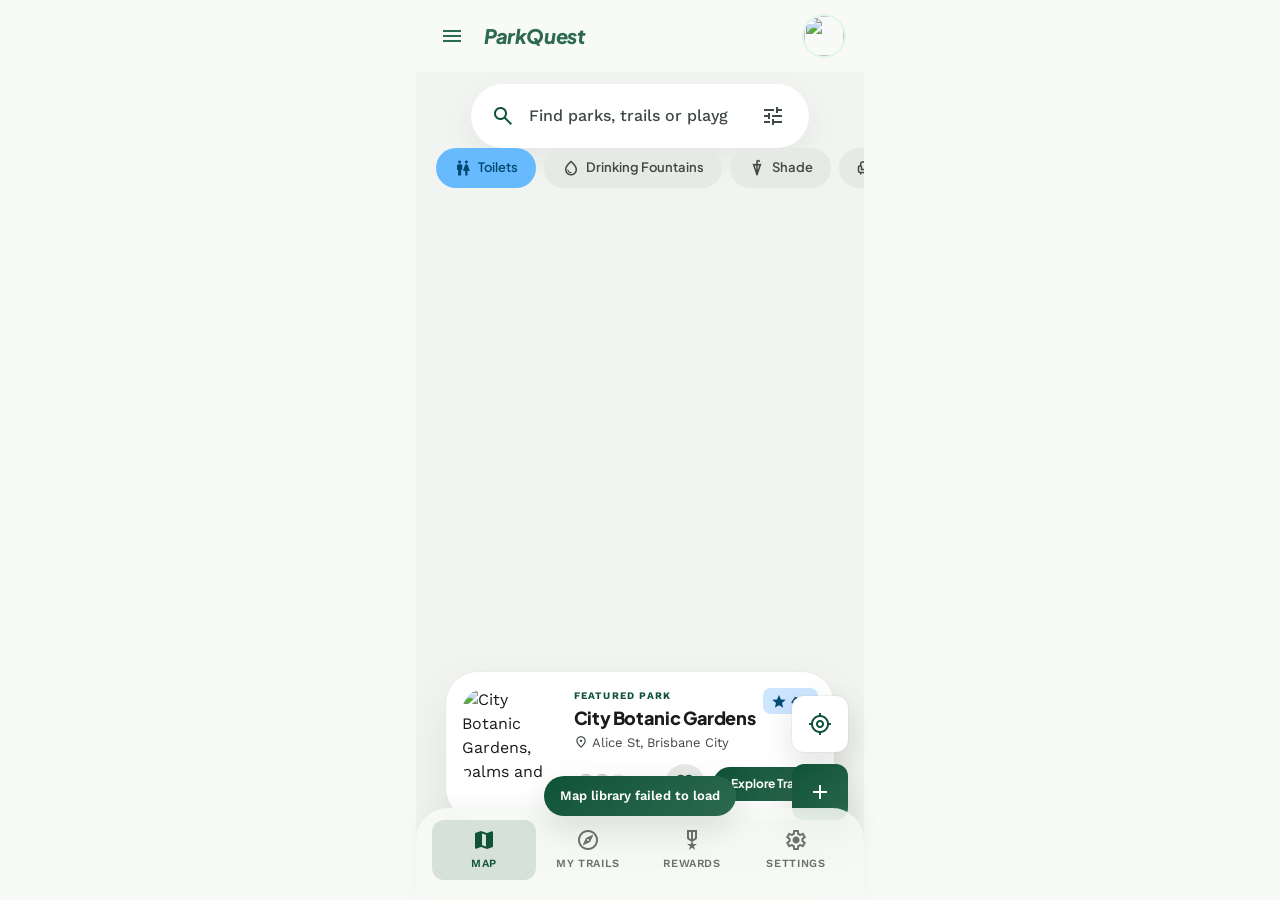
==== index.html @ d9a94076 "Prototype" ====
<!DOCTYPE html>
<html lang="en">
  <head>
    <meta charset="utf-8" />
    <meta name="viewport" content="width=device-width, initial-scale=1.0, viewport-fit=cover" />
    <meta name="theme-color" content="#f8faf7" />
    <title>ParkQuest — Map</title>
    <link rel="preconnect" href="https://fonts.googleapis.com" />
    <link rel="preconnect" href="https://fonts.gstatic.com" crossorigin />
    <link
      href="https://fonts.googleapis.com/css2?family=Plus+Jakarta+Sans:ital,wght@0,400;0,500;0,600;0,700;0,800;1,800&family=Work+Sans:wght@400;500;600;700&display=swap"
      rel="stylesheet"
    />
    <link
      href="https://fonts.googleapis.com/css2?family=Material+Symbols+Outlined:opsz,wght,FILL,GRAD@24,400,0,0"
      rel="stylesheet"
    />
    <link rel="stylesheet" href="https://unpkg.com/leaflet@1.9.4/dist/leaflet.css" />
    <link rel="stylesheet" href="css/style.css" />
  </head>
  <body>
    <div id="menu-root" class="drawer-overlay" aria-hidden="true">
      <nav class="drawer" aria-label="Main menu">
        <p class="drawer__title">Explore</p>
        <ul class="drawer__list">
          <li>
            <a class="drawer__link" href="amenities.html">
              <span class="material-symbols-outlined" aria-hidden="true">wc</span>
              Amenities near you
            </a>
          </li>
          <li>
            <a class="drawer__link" href="trails.html">
              <span class="material-symbols-outlined" aria-hidden="true">explore</span>
              Trail themes
            </a>
          </li>
          <li>
            <a class="drawer__link" href="progress.html">
              <span class="material-symbols-outlined" aria-hidden="true">military_tech</span>
              Rewards &amp; progress
            </a>
          </li>
          <li>
            <a class="drawer__link" href="settings.html">
              <span class="material-symbols-outlined" aria-hidden="true">settings</span>
              Settings
            </a>
          </li>
        </ul>
      </nav>
    </div>

    <div class="app app--map">
      <header class="app-header">
        <div class="app-header__brand">
          <button type="button" class="icon-btn" id="menu-open" aria-label="Open menu">
            <span class="material-symbols-outlined" aria-hidden="true">menu</span>
          </button>
          <h1 class="app-header__title">ParkQuest</h1>
        </div>
        <a href="settings.html" class="avatar" aria-label="Profile">
          <img
            src="https://lh3.googleusercontent.com/aida-public/[base64]"
            alt=""
            width="40"
            height="40"
          />
        </a>
      </header>

      <div id="map-toast" class="map-toast" role="status" aria-live="polite"></div>

      <main class="map-main">
        <div id="map-stage" class="map-stage">
          <div id="park-map" class="park-leaflet-map" aria-label="Map of Brisbane parks (OpenStreetMap)"></div>
          <div class="map-stage__gradient"></div>
        </div>

        <div class="map-ui">
        <div class="search-shell map-ui__search">
          <div class="search-bar" role="search">
            <span class="material-symbols-outlined search-bar__icon" aria-hidden="true">search</span>
            <input
              class="search-bar__input"
              type="search"
              name="q"
              placeholder="Find parks, trails or playgrounds..."
              autocomplete="off"
              aria-label="Search parks and places"
              enterkeyhint="search"
            />
            <a
              class="search-bar__icon search-bar__icon--muted icon-btn"
              href="amenities.html"
              aria-label="Amenities and filters"
            >
              <span class="material-symbols-outlined" aria-hidden="true">tune</span>
            </a>
          </div>
        </div>

        <div class="chip-row no-scrollbar" role="toolbar" aria-label="Quick filters">
          <button type="button" class="chip is-selected" data-chip data-filter="toilets">
            <span class="material-symbols-outlined" aria-hidden="true">wc</span>
            Toilets
          </button>
          <button type="button" class="chip" data-chip data-filter="water">
            <span class="material-symbols-outlined" aria-hidden="true">water_drop</span>
            Drinking Fountains
          </button>
          <button type="button" class="chip" data-chip data-filter="shade">
            <span class="material-symbols-outlined" aria-hidden="true">umbrella</span>
            Shade
          </button>
          <button type="button" class="chip" data-chip data-filter="seat">
            <span class="material-symbols-outlined" aria-hidden="true">chair</span>
            Seating
          </button>
          <button type="button" class="chip" data-chip data-filter="all">
            <span class="material-symbols-outlined" aria-hidden="true">grid_view</span>
            All parks
          </button>
        </div>

        <div class="featured-wrap">
          <article class="featured-card">
            <div class="featured-card__thumb">
              <img
                src="https://lh3.googleusercontent.com/aida-public/[base64]"
                alt="City Botanic Gardens, palms and city skyline"
                width="96"
                height="96"
              />
            </div>
            <div class="featured-card__body">
              <div class="featured-card__top">
                <div>
                  <p class="featured-card__eyebrow">Featured Park</p>
                  <h2 class="featured-card__title">City Botanic Gardens</h2>
                  <p class="featured-card__meta">
                    <span class="material-symbols-outlined" aria-hidden="true">location_on</span>
                    Alice St, Brisbane City
                  </p>
                </div>
                <div class="rating-pill">
                  <span class="material-symbols-outlined fill" aria-hidden="true">star</span>
                  <span>4.8</span>
                </div>
              </div>
              <div class="featured-card__footer">
                <div class="avatar-stack" aria-label="Visitors">
                  <div class="avatar-stack__item">
                    <img
                      src="https://lh3.googleusercontent.com/aida-public/[base64]"
                      alt=""
                      width="24"
                      height="24"
                    />
                  </div>
                  <div class="avatar-stack__item">
                    <img
                      src="https://lh3.googleusercontent.com/aida-public/[base64]"
                      alt=""
                      width="24"
                      height="24"
                    />
                  </div>
                  <div class="avatar-stack__more" aria-hidden="true">+12</div>
                </div>
                <div class="featured-card__actions">
                  <button
                    type="button"
                    class="btn-fav"
                    id="featured-fav"
                    aria-pressed="false"
                    aria-label="Save City Botanic Gardens"
                  >
                    <span class="material-symbols-outlined" aria-hidden="true">favorite_border</span>
                  </button>
                  <a class="btn-pill" href="trails.html">Explore Trail</a>
                </div>
              </div>
            </div>
          </article>
        </div>
        </div>
      </main>

      <nav class="bottom-nav" aria-label="Primary">
        <a class="bottom-nav__link is-active" href="index.html">
          <span class="material-symbols-outlined fill" aria-hidden="true">map</span>
          Map
        </a>
        <a class="bottom-nav__link" href="trails.html">
          <span class="material-symbols-outlined" aria-hidden="true">explore</span>
          My Trails
        </a>
        <a class="bottom-nav__link" href="progress.html">
          <span class="material-symbols-outlined" aria-hidden="true">military_tech</span>
          Rewards
        </a>
        <a class="bottom-nav__link" href="settings.html">
          <span class="material-symbols-outlined" aria-hidden="true">settings</span>
          Settings
        </a>
      </nav>

      <div class="fab-column">
        <button type="button" class="fab fab--surface" id="fab-my-location" aria-label="Centre on my location">
          <span class="material-symbols-outlined" aria-hidden="true">my_location</span>
        </button>
        <a class="fab fab--primary" href="amenities.html" aria-label="Add or view amenities">
          <span class="material-symbols-outlined" aria-hidden="true">add</span>
        </a>
      </div>
    </div>

    <script src="https://unpkg.com/leaflet@1.9.4/dist/leaflet.js"></script>
    <script src="js/maps-config.js"></script>
    <script src="js/maps.js"></script>
    <script src="js/main.js"></script>
    <script src="js/navagation.js"></script>
  </body>
</html>
---- css/style.css ----
@import url("base.css");
@import url("layout.css");
@import url("components.css");
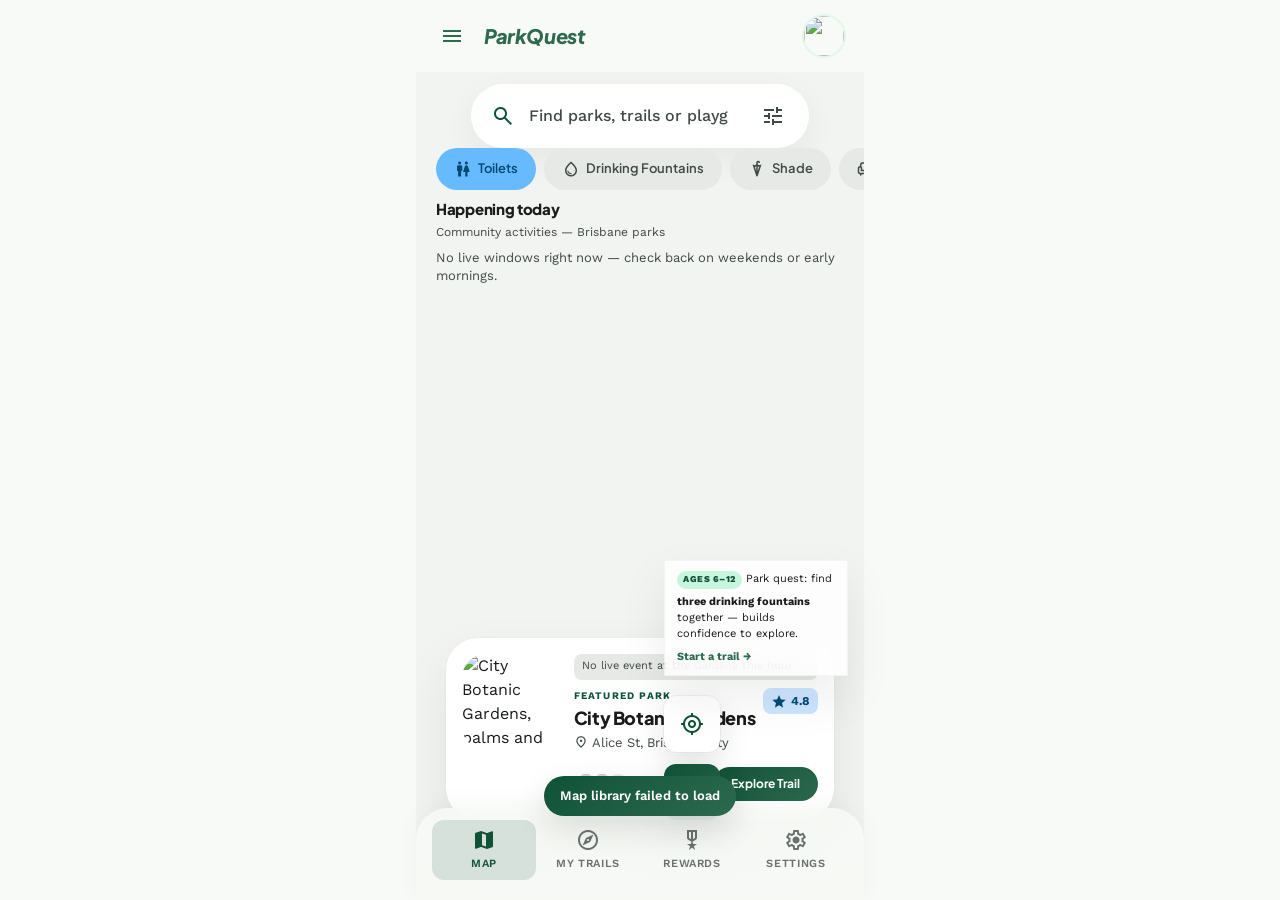
==== commit cffb97ff: "week10" ====
--- a/index.html
+++ b/index.html
@@ -18,38 +18,8 @@
     <link rel="stylesheet" href="https://unpkg.com/leaflet@1.9.4/dist/leaflet.css" />
     <link rel="stylesheet" href="css/style.css" />
   </head>
-  <body>
-    <div id="menu-root" class="drawer-overlay" aria-hidden="true">
-      <nav class="drawer" aria-label="Main menu">
-        <p class="drawer__title">Explore</p>
-        <ul class="drawer__list">
-          <li>
-            <a class="drawer__link" href="amenities.html">
-              <span class="material-symbols-outlined" aria-hidden="true">wc</span>
-              Amenities near you
-            </a>
-          </li>
-          <li>
-            <a class="drawer__link" href="trails.html">
-              <span class="material-symbols-outlined" aria-hidden="true">explore</span>
-              Trail themes
-            </a>
-          </li>
-          <li>
-            <a class="drawer__link" href="progress.html">
-              <span class="material-symbols-outlined" aria-hidden="true">military_tech</span>
-              Rewards &amp; progress
-            </a>
-          </li>
-          <li>
-            <a class="drawer__link" href="settings.html">
-              <span class="material-symbols-outlined" aria-hidden="true">settings</span>
-              Settings
-            </a>
-          </li>
-        </ul>
-      </nav>
-    </div>
+  <body data-parkquest-nav="map" data-parkquest-drawer="true">
+    <div id="parkquest-drawer-root"></div>
 
     <div class="app app--map">
       <header class="app-header">
@@ -78,135 +48,146 @@
         </div>
 
         <div class="map-ui">
-        <div class="search-shell map-ui__search">
-          <div class="search-bar" role="search">
-            <span class="material-symbols-outlined search-bar__icon" aria-hidden="true">search</span>
-            <input
-              class="search-bar__input"
-              type="search"
-              name="q"
-              placeholder="Find parks, trails or playgrounds..."
-              autocomplete="off"
-              aria-label="Search parks and places"
-              enterkeyhint="search"
-            />
-            <a
-              class="search-bar__icon search-bar__icon--muted icon-btn"
-              href="amenities.html"
-              aria-label="Amenities and filters"
+          <div class="search-shell map-ui__search">
+            <div class="search-bar" role="search">
+              <span class="material-symbols-outlined search-bar__icon" aria-hidden="true">search</span>
+              <input
+                class="search-bar__input"
+                type="search"
+                name="q"
+                placeholder="Find parks, trails or playgrounds..."
+                autocomplete="off"
+                aria-label="Search parks and places"
+                enterkeyhint="search"
+              />
+              <a
+                class="search-bar__icon search-bar__icon--muted icon-btn"
+                href="amenities.html"
+                aria-label="Amenities and filters"
+              >
+                <span class="material-symbols-outlined" aria-hidden="true">tune</span>
+              </a>
+            </div>
+          </div>
+
+          <div id="offline-banner" class="offline-banner" hidden role="alert">
+            You appear to be offline. Search is paused — open <strong>Rewards</strong> to browse saved parks.
+          </div>
+
+          <div class="chip-row no-scrollbar" role="toolbar" aria-label="Quick filters">
+            <button type="button" class="chip is-selected" data-chip data-filter="toilets">
+              <span class="material-symbols-outlined" aria-hidden="true">wc</span>
+              Toilets
+            </button>
+            <button type="button" class="chip" data-chip data-filter="water">
+              <span class="material-symbols-outlined" aria-hidden="true">water_drop</span>
+              Drinking Fountains
+            </button>
+            <button type="button" class="chip" data-chip data-filter="shade">
+              <span class="material-symbols-outlined" aria-hidden="true">umbrella</span>
+              Shade
+            </button>
+            <button type="button" class="chip" data-chip data-filter="seat">
+              <span class="material-symbols-outlined" aria-hidden="true">chair</span>
+              Seating
+            </button>
+            <button type="button" class="chip" data-chip data-filter="accessible">
+              <span class="material-symbols-outlined" aria-hidden="true">accessible</span>
+              Accessible Path
+            </button>
+            <button type="button" class="chip" data-chip data-filter="all">
+              <span class="material-symbols-outlined" aria-hidden="true">grid_view</span>
+              All parks
+            </button>
+            <button
+              type="button"
+              class="chip chip--cpted"
+              id="chip-cpted-visibility"
+              aria-pressed="false"
+              aria-label="Show or hide high-visibility zones on the map"
             >
-              <span class="material-symbols-outlined" aria-hidden="true">tune</span>
-            </a>
-          </div>
-        </div>
-
-        <div class="chip-row no-scrollbar" role="toolbar" aria-label="Quick filters">
-          <button type="button" class="chip is-selected" data-chip data-filter="toilets">
-            <span class="material-symbols-outlined" aria-hidden="true">wc</span>
-            Toilets
-          </button>
-          <button type="button" class="chip" data-chip data-filter="water">
-            <span class="material-symbols-outlined" aria-hidden="true">water_drop</span>
-            Drinking Fountains
-          </button>
-          <button type="button" class="chip" data-chip data-filter="shade">
-            <span class="material-symbols-outlined" aria-hidden="true">umbrella</span>
-            Shade
-          </button>
-          <button type="button" class="chip" data-chip data-filter="seat">
-            <span class="material-symbols-outlined" aria-hidden="true">chair</span>
-            Seating
-          </button>
-          <button type="button" class="chip" data-chip data-filter="all">
-            <span class="material-symbols-outlined" aria-hidden="true">grid_view</span>
-            All parks
-          </button>
-        </div>
-
-        <div class="featured-wrap">
-          <article class="featured-card">
-            <div class="featured-card__thumb">
-              <img
-                src="https://lh3.googleusercontent.com/aida-public/[base64]"
-                alt="City Botanic Gardens, palms and city skyline"
-                width="96"
-                height="96"
-              />
-            </div>
-            <div class="featured-card__body">
-              <div class="featured-card__top">
-                <div>
-                  <p class="featured-card__eyebrow">Featured Park</p>
-                  <h2 class="featured-card__title">City Botanic Gardens</h2>
-                  <p class="featured-card__meta">
-                    <span class="material-symbols-outlined" aria-hidden="true">location_on</span>
-                    Alice St, Brisbane City
-                  </p>
+              <span class="material-symbols-outlined" aria-hidden="true">visibility</span>
+              Visible zones
+            </button>
+          </div>
+
+          <div id="activity-stream-mount" class="activity-stream" aria-label="Community activities"></div>
+
+          <div class="featured-wrap">
+            <article class="featured-card">
+              <div class="featured-card__thumb">
+                <img
+                  src="https://lh3.googleusercontent.com/aida-public/[base64]"
+                  alt="City Botanic Gardens, palms and city skyline"
+                  width="96"
+                  height="96"
+                />
+              </div>
+              <div class="featured-card__body">
+                <div id="featured-active-tag" class="featured-active-tag-wrap"></div>
+                <div class="featured-card__top">
+                  <div>
+                    <p class="featured-card__eyebrow">Featured Park</p>
+                    <h2 class="featured-card__title">City Botanic Gardens</h2>
+                    <p class="featured-card__meta">
+                      <span class="material-symbols-outlined" aria-hidden="true">location_on</span>
+                      Alice St, Brisbane City
+                    </p>
+                  </div>
+                  <div class="rating-pill">
+                    <span class="material-symbols-outlined fill" aria-hidden="true">star</span>
+                    <span>4.8</span>
+                  </div>
                 </div>
-                <div class="rating-pill">
-                  <span class="material-symbols-outlined fill" aria-hidden="true">star</span>
-                  <span>4.8</span>
+                <div class="featured-card__footer">
+                  <div class="avatar-stack" aria-label="Visitors">
+                    <div class="avatar-stack__item">
+                      <img
+                        src="https://lh3.googleusercontent.com/aida-public/[base64]"
+                        alt=""
+                        width="24"
+                        height="24"
+                      />
+                    </div>
+                    <div class="avatar-stack__item">
+                      <img
+                        src="https://lh3.googleusercontent.com/aida-public/[base64]"
+                        alt=""
+                        width="24"
+                        height="24"
+                      />
+                    </div>
+                    <div class="avatar-stack__more" aria-hidden="true">+12</div>
+                  </div>
+                  <div class="featured-card__actions">
+                    <button
+                      type="button"
+                      class="btn-fav"
+                      id="featured-fav"
+                      aria-pressed="false"
+                      aria-label="Save City Botanic Gardens"
+                    >
+                      <span class="material-symbols-outlined" aria-hidden="true">favorite_border</span>
+                    </button>
+                    <a class="btn-pill" href="trails.html">Explore Trail</a>
+                  </div>
                 </div>
               </div>
-              <div class="featured-card__footer">
-                <div class="avatar-stack" aria-label="Visitors">
-                  <div class="avatar-stack__item">
-                    <img
-                      src="https://lh3.googleusercontent.com/aida-public/[base64]"
-                      alt=""
-                      width="24"
-                      height="24"
-                    />
-                  </div>
-                  <div class="avatar-stack__item">
-                    <img
-                      src="https://lh3.googleusercontent.com/aida-public/[base64]"
-                      alt=""
-                      width="24"
-                      height="24"
-                    />
-                  </div>
-                  <div class="avatar-stack__more" aria-hidden="true">+12</div>
-                </div>
-                <div class="featured-card__actions">
-                  <button
-                    type="button"
-                    class="btn-fav"
-                    id="featured-fav"
-                    aria-pressed="false"
-                    aria-label="Save City Botanic Gardens"
-                  >
-                    <span class="material-symbols-outlined" aria-hidden="true">favorite_border</span>
-                  </button>
-                  <a class="btn-pill" href="trails.html">Explore Trail</a>
-                </div>
-              </div>
-            </div>
-          </article>
-        </div>
+            </article>
+          </div>
         </div>
       </main>
 
-      <nav class="bottom-nav" aria-label="Primary">
-        <a class="bottom-nav__link is-active" href="index.html">
-          <span class="material-symbols-outlined fill" aria-hidden="true">map</span>
-          Map
-        </a>
-        <a class="bottom-nav__link" href="trails.html">
-          <span class="material-symbols-outlined" aria-hidden="true">explore</span>
-          My Trails
-        </a>
-        <a class="bottom-nav__link" href="progress.html">
-          <span class="material-symbols-outlined" aria-hidden="true">military_tech</span>
-          Rewards
-        </a>
-        <a class="bottom-nav__link" href="settings.html">
-          <span class="material-symbols-outlined" aria-hidden="true">settings</span>
-          Settings
-        </a>
-      </nav>
+      <div id="parkquest-bottom-nav-root"></div>
 
       <div class="fab-column">
+        <div class="fab-hint-bubble">
+          <a href="trails.html" class="fab-hint-bubble__link">
+            <span class="fab-hint-bubble__badge">Ages 6–12</span>
+            Park quest: find <strong>three drinking fountains</strong> together — builds confidence to explore.
+            <span class="fab-hint-bubble__cta">Start a trail →</span>
+          </a>
+        </div>
         <button type="button" class="fab fab--surface" id="fab-my-location" aria-label="Centre on my location">
           <span class="material-symbols-outlined" aria-hidden="true">my_location</span>
         </button>
@@ -216,6 +197,8 @@
       </div>
     </div>
 
+    <script src="js/data-store.js"></script>
+    <script src="js/ui-loader.js"></script>
     <script src="https://unpkg.com/leaflet@1.9.4/dist/leaflet.js"></script>
     <script src="js/maps-config.js"></script>
     <script src="js/maps.js"></script>
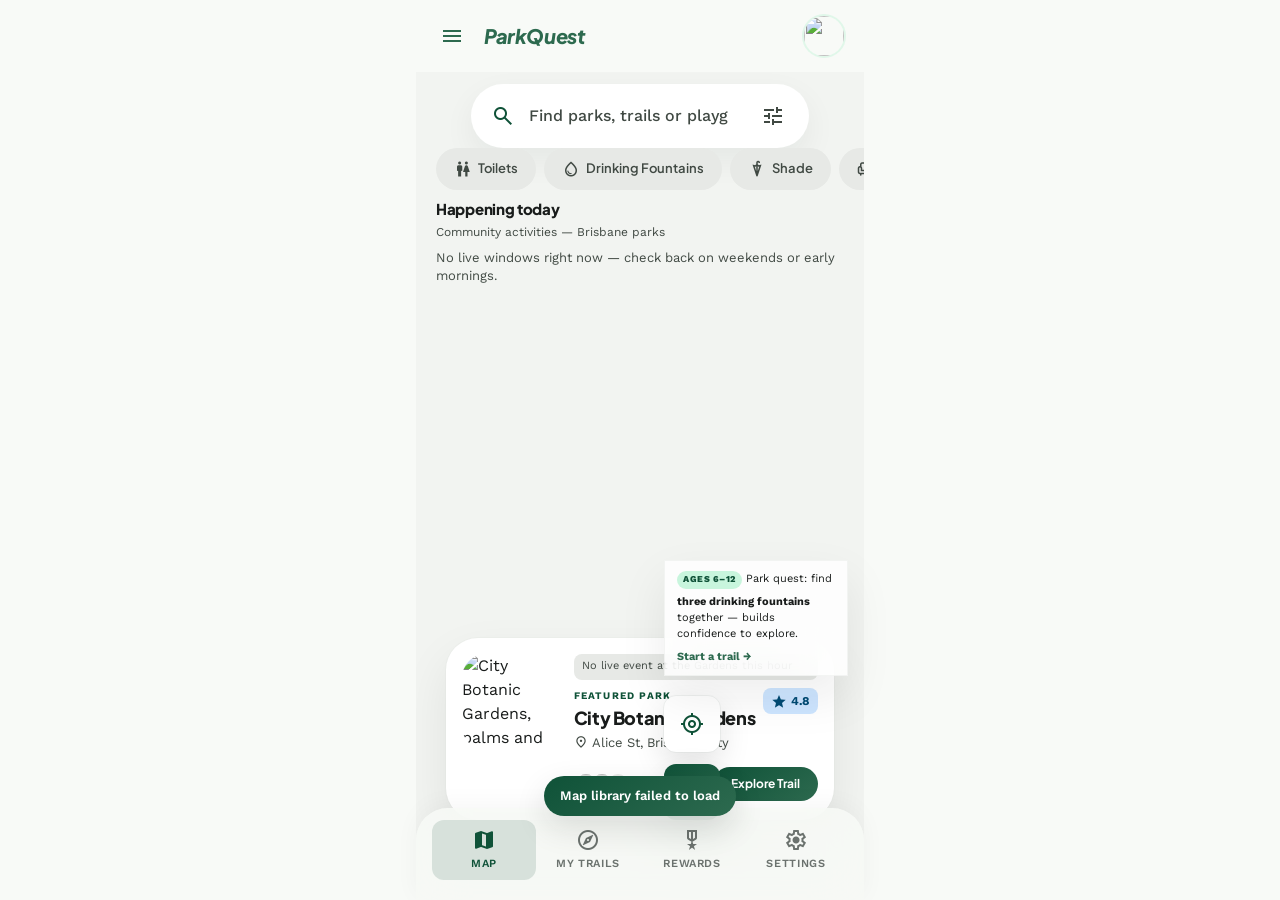
==== commit 2795b42f: "week 7" ====
--- a/index.html
+++ b/index.html
@@ -16,6 +16,14 @@
       rel="stylesheet"
     />
     <link rel="stylesheet" href="https://unpkg.com/leaflet@1.9.4/dist/leaflet.css" />
+    <link
+      rel="stylesheet"
+      href="https://unpkg.com/leaflet.markercluster@1.5.3/dist/MarkerCluster.css"
+    />
+    <link
+      rel="stylesheet"
+      href="https://unpkg.com/leaflet.markercluster@1.5.3/dist/MarkerCluster.Default.css"
+    />
     <link rel="stylesheet" href="css/style.css" />
   </head>
   <body data-parkquest-nav="map" data-parkquest-drawer="true">
@@ -74,28 +82,39 @@
             You appear to be offline. Search is paused — open <strong>Rewards</strong> to browse saved parks.
           </div>
 
+          <div
+            id="bcc-amenities-loading"
+            class="bcc-amenities-loading"
+            hidden
+            role="status"
+            aria-live="polite"
+            aria-busy="true"
+          >
+            Loading Brisbane City Council facilities (parks, toilets, fountains, shade, seating)…
+          </div>
+
           <div class="chip-row no-scrollbar" role="toolbar" aria-label="Quick filters">
-            <button type="button" class="chip is-selected" data-chip data-filter="toilets">
+            <button type="button" class="chip" data-chip data-filter="toilets" aria-pressed="false">
               <span class="material-symbols-outlined" aria-hidden="true">wc</span>
               Toilets
             </button>
-            <button type="button" class="chip" data-chip data-filter="water">
+            <button type="button" class="chip" data-chip data-filter="water" aria-pressed="false">
               <span class="material-symbols-outlined" aria-hidden="true">water_drop</span>
               Drinking Fountains
             </button>
-            <button type="button" class="chip" data-chip data-filter="shade">
+            <button type="button" class="chip" data-chip data-filter="shade" aria-pressed="false">
               <span class="material-symbols-outlined" aria-hidden="true">umbrella</span>
               Shade
             </button>
-            <button type="button" class="chip" data-chip data-filter="seat">
+            <button type="button" class="chip" data-chip data-filter="seat" aria-pressed="false">
               <span class="material-symbols-outlined" aria-hidden="true">chair</span>
               Seating
             </button>
-            <button type="button" class="chip" data-chip data-filter="accessible">
+            <button type="button" class="chip" data-chip data-filter="accessible" aria-pressed="false">
               <span class="material-symbols-outlined" aria-hidden="true">accessible</span>
               Accessible Path
             </button>
-            <button type="button" class="chip" data-chip data-filter="all">
+            <button type="button" class="chip is-selected" data-chip data-filter="all" aria-pressed="true">
               <span class="material-symbols-outlined" aria-hidden="true">grid_view</span>
               All parks
             </button>
@@ -200,6 +219,7 @@
     <script src="js/data-store.js"></script>
     <script src="js/ui-loader.js"></script>
     <script src="https://unpkg.com/leaflet@1.9.4/dist/leaflet.js"></script>
+    <script src="https://unpkg.com/leaflet.markercluster@1.5.3/dist/leaflet.markercluster.js"></script>
     <script src="js/maps-config.js"></script>
     <script src="js/maps.js"></script>
     <script src="js/main.js"></script>
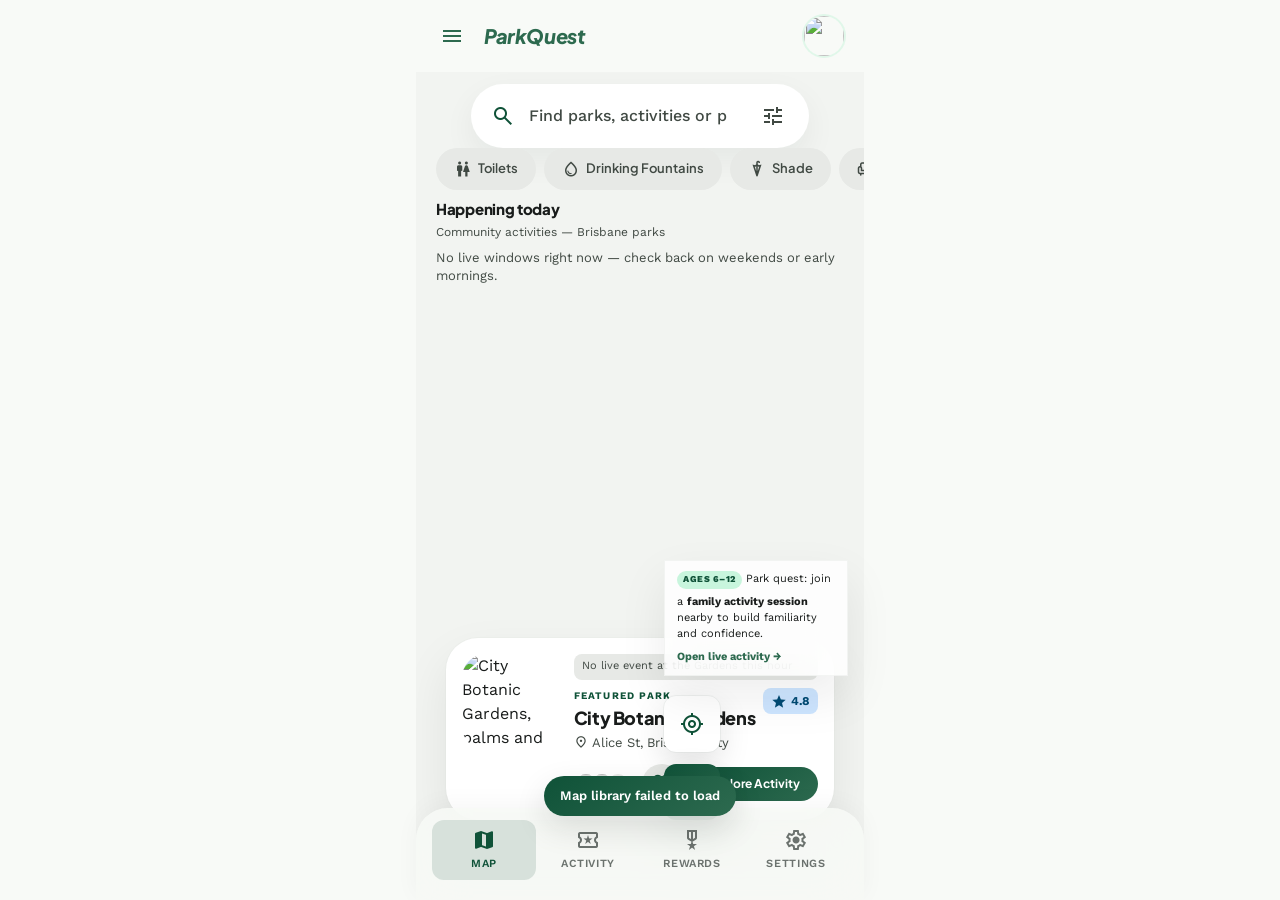
==== commit e5627c27: "week 7" ====
--- a/index.html
+++ b/index.html
@@ -63,7 +63,7 @@
                 class="search-bar__input"
                 type="search"
                 name="q"
-                placeholder="Find parks, trails or playgrounds..."
+                placeholder="Find parks, activities or playgrounds..."
                 autocomplete="off"
                 aria-label="Search parks and places"
                 enterkeyhint="search"
@@ -188,7 +188,7 @@
                     >
                       <span class="material-symbols-outlined" aria-hidden="true">favorite_border</span>
                     </button>
-                    <a class="btn-pill" href="trails.html">Explore Trail</a>
+                    <a class="btn-pill" href="activity.html">Explore Activity</a>
                   </div>
                 </div>
               </div>
@@ -201,10 +201,10 @@
 
       <div class="fab-column">
         <div class="fab-hint-bubble">
-          <a href="trails.html" class="fab-hint-bubble__link">
+          <a href="activity.html" class="fab-hint-bubble__link">
             <span class="fab-hint-bubble__badge">Ages 6–12</span>
-            Park quest: find <strong>three drinking fountains</strong> together — builds confidence to explore.
-            <span class="fab-hint-bubble__cta">Start a trail →</span>
+            Park quest: join a <strong>family activity session</strong> nearby to build familiarity and confidence.
+            <span class="fab-hint-bubble__cta">Open live activity →</span>
           </a>
         </div>
         <button type="button" class="fab fab--surface" id="fab-my-location" aria-label="Centre on my location">
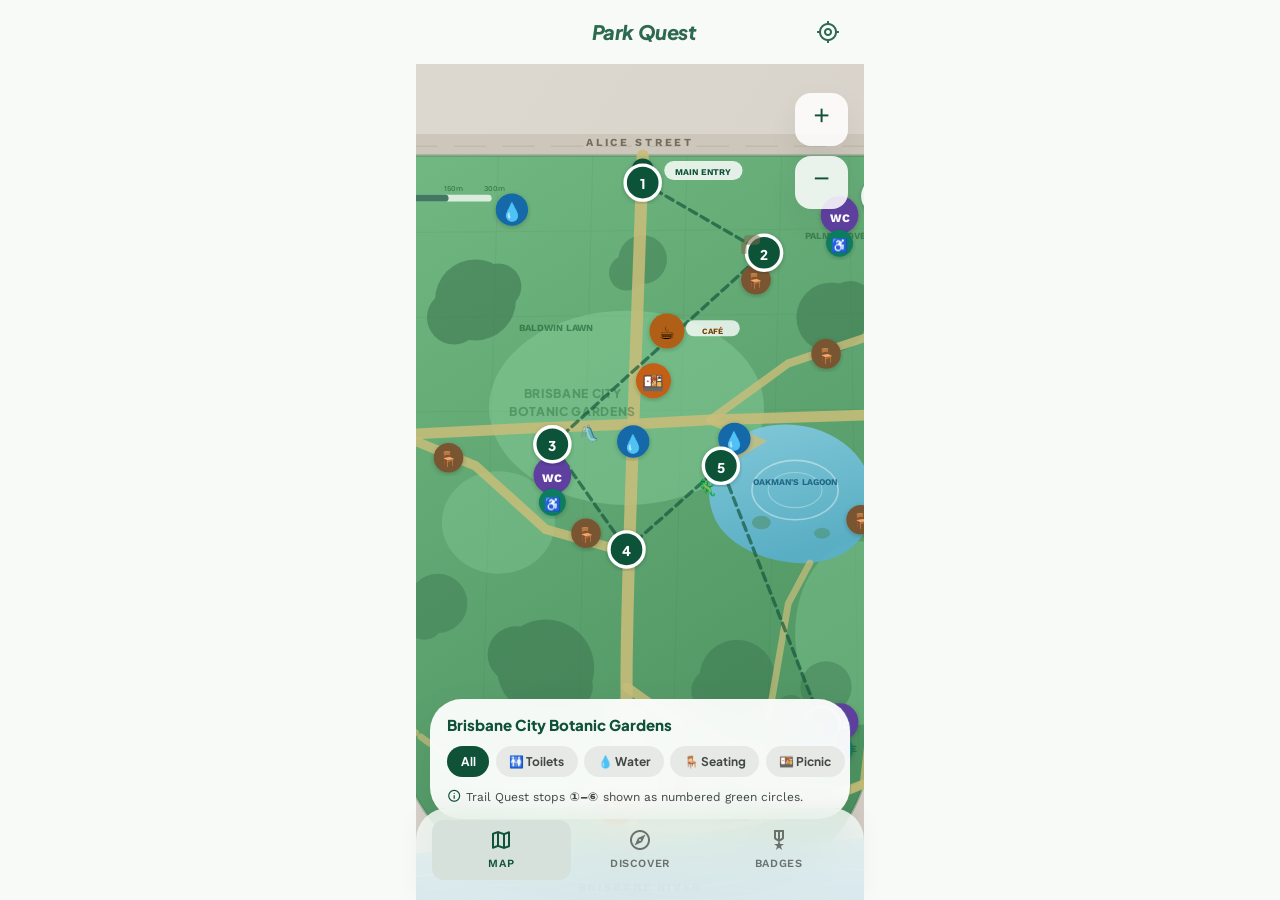
==== commit 8dc0ce08: "fix page order" ====
--- a/index.html
+++ b/index.html
@@ -4,7 +4,7 @@
     <meta charset="utf-8" />
     <meta name="viewport" content="width=device-width, initial-scale=1.0, viewport-fit=cover" />
     <meta name="theme-color" content="#f8faf7" />
-    <title>ParkQuest — Map</title>
+    <title>Park Quest — Map</title>
     <link rel="preconnect" href="https://fonts.googleapis.com" />
     <link rel="preconnect" href="https://fonts.gstatic.com" crossorigin />
     <link
@@ -15,214 +15,568 @@
       href="https://fonts.googleapis.com/css2?family=Material+Symbols+Outlined:opsz,wght,FILL,GRAD@24,400,0,0"
       rel="stylesheet"
     />
-    <link rel="stylesheet" href="https://unpkg.com/leaflet@1.9.4/dist/leaflet.css" />
-    <link
-      rel="stylesheet"
-      href="https://unpkg.com/leaflet.markercluster@1.5.3/dist/MarkerCluster.css"
-    />
-    <link
-      rel="stylesheet"
-      href="https://unpkg.com/leaflet.markercluster@1.5.3/dist/MarkerCluster.Default.css"
-    />
     <link rel="stylesheet" href="css/style.css" />
+    <style>
+      /* Map legend card (replaces trail-journey-card) */
+      .map-legend-card {
+        position: absolute;
+        left: 0.85rem;
+        right: 0.85rem;
+        bottom: calc(var(--bottom-nav-h) + env(safe-area-inset-bottom, 0) + 0.55rem);
+        border-radius: var(--radius-2xl);
+        background: color-mix(in srgb, var(--surface-container-lowest) 94%, transparent);
+        backdrop-filter: blur(16px);
+        -webkit-backdrop-filter: blur(16px);
+        box-shadow: var(--shadow-card);
+        padding: 0.9rem 1.1rem 0.85rem;
+        z-index: 10;
+      }
+      .map-legend-card__title {
+        margin: 0 0 0.6rem;
+        font-family: var(--font-display);
+        font-size: 0.9375rem;
+        font-weight: 800;
+        color: var(--primary);
+      }
+      .map-filter-row {
+        display: flex;
+        gap: 0.4rem;
+        overflow-x: auto;
+        margin: 0 -1.1rem;
+        padding: 0 1.1rem 0.1rem;
+        scrollbar-width: none;
+      }
+      .map-filter-row::-webkit-scrollbar { display: none; }
+      .map-filter-chip {
+        display: inline-flex;
+        align-items: center;
+        gap: 0.3rem;
+        padding: 0.42rem 0.85rem;
+        border-radius: var(--radius-pill);
+        border: none;
+        font-family: var(--font-display);
+        font-size: 0.75rem;
+        font-weight: 700;
+        white-space: nowrap;
+        flex-shrink: 0;
+        background: var(--surface-container-high);
+        color: var(--on-surface-variant);
+        cursor: pointer;
+        transition: background 0.18s ease, color 0.18s ease, transform 0.12s ease;
+      }
+      .map-filter-chip:active { transform: scale(0.94); }
+      .map-filter-chip.is-selected {
+        background: var(--primary);
+        color: var(--on-primary);
+      }
+      .map-legend-hint {
+        margin: 0.55rem 0 0;
+        font-size: 0.75rem;
+        color: var(--on-surface-variant);
+        display: flex;
+        align-items: center;
+        gap: 0.3rem;
+      }
+      .map-legend-hint .material-symbols-outlined { font-size: 0.9rem; color: var(--primary); }
+
+      /* Pulsing my-location dot */
+      @keyframes loc-pulse {
+        0%,100% { r: 8; opacity: 1; }
+        50% { r: 13; opacity: 0.3; }
+      }
+      #my-location-ring { animation: loc-pulse 1.8s ease-in-out infinite; }
+    </style>
   </head>
-  <body data-parkquest-nav="map" data-parkquest-drawer="true">
-    <div id="parkquest-drawer-root"></div>
-
+  <body data-parkquest-nav="map">
     <div class="app app--map">
-      <header class="app-header">
-        <div class="app-header__brand">
-          <button type="button" class="icon-btn" id="menu-open" aria-label="Open menu">
-            <span class="material-symbols-outlined" aria-hidden="true">menu</span>
-          </button>
-          <h1 class="app-header__title">ParkQuest</h1>
-        </div>
-        <a href="settings.html" class="avatar" aria-label="Profile">
-          <img
-            src="https://lh3.googleusercontent.com/aida-public/[base64]"
-            alt=""
-            width="40"
-            height="40"
-          />
-        </a>
+      <header class="app-header trail-guide-header">
+        <div style="width:2.5rem;"></div>
+        <h1 class="app-header__title">Park Quest</h1>
+        <button class="icon-btn" id="btn-my-loc" aria-label="Show my location">
+          <span class="material-symbols-outlined" aria-hidden="true">my_location</span>
+        </button>
       </header>
 
-      <div id="map-toast" class="map-toast" role="status" aria-live="polite"></div>
-
-      <main class="map-main">
-        <div id="map-stage" class="map-stage">
-          <div id="park-map" class="park-leaflet-map" aria-label="Map of Brisbane parks (OpenStreetMap)"></div>
-          <div class="map-stage__gradient"></div>
-        </div>
-
-        <div class="map-ui">
-          <div class="search-shell map-ui__search">
-            <div class="search-bar" role="search">
-              <span class="material-symbols-outlined search-bar__icon" aria-hidden="true">search</span>
-              <input
-                class="search-bar__input"
-                type="search"
-                name="q"
-                placeholder="Find parks, activities or playgrounds..."
-                autocomplete="off"
-                aria-label="Search parks and places"
-                enterkeyhint="search"
-              />
-              <a
-                class="search-bar__icon search-bar__icon--muted icon-btn"
-                href="amenities.html"
-                aria-label="Amenities and filters"
-              >
-                <span class="material-symbols-outlined" aria-hidden="true">tune</span>
-              </a>
-            </div>
-          </div>
-
-          <div id="offline-banner" class="offline-banner" hidden role="alert">
-            You appear to be offline. Search is paused — open <strong>Rewards</strong> to browse saved parks.
-          </div>
-
-          <div
-            id="bcc-amenities-loading"
-            class="bcc-amenities-loading"
-            hidden
-            role="status"
-            aria-live="polite"
-            aria-busy="true"
-          >
-            Loading Brisbane City Council facilities (parks, toilets, fountains, shade, seating)…
-          </div>
-
-          <div class="chip-row no-scrollbar" role="toolbar" aria-label="Quick filters">
-            <button type="button" class="chip" data-chip data-filter="toilets" aria-pressed="false">
-              <span class="material-symbols-outlined" aria-hidden="true">wc</span>
-              Toilets
+      <main class="map-main trail-guide-main">
+
+        <!-- ── Full illustrated park map ── -->
+        <section class="trail-guide-map" aria-label="Brisbane City Botanic Gardens facilities map">
+          <svg id="park-map-svg" class="trail-guide-map__svg"
+               viewBox="0 0 420 620" preserveAspectRatio="xMidYMid slice"
+               role="img" aria-label="Illustrated map of Brisbane City Botanic Gardens showing toilets, drinking fountains, seating, picnic areas, café, accessible facilities and Trail Quest stops">
+            <defs>
+              <linearGradient id="bgGrad" x1="0" y1="0" x2="1" y2="1">
+                <stop offset="0%" stop-color="#ddd8d0"/>
+                <stop offset="100%" stop-color="#d4cec6"/>
+              </linearGradient>
+              <linearGradient id="parkGrad" x1="0" y1="0" x2="0.4" y2="1">
+                <stop offset="0%" stop-color="#72b882"/>
+                <stop offset="55%" stop-color="#5ea470"/>
+                <stop offset="100%" stop-color="#4e9462"/>
+              </linearGradient>
+              <linearGradient id="riverGrad" x1="0" y1="0" x2="0" y2="1">
+                <stop offset="0%" stop-color="#74b8d8"/>
+                <stop offset="100%" stop-color="#4e9abe"/>
+              </linearGradient>
+              <linearGradient id="lagoonGrad" x1="0" y1="0" x2="0.3" y2="1">
+                <stop offset="0%" stop-color="#85cce4"/>
+                <stop offset="100%" stop-color="#5ab0cd"/>
+              </linearGradient>
+              <filter id="shadow-sm">
+                <feDropShadow dx="0" dy="1" stdDeviation="2" flood-opacity="0.22"/>
+              </filter>
+            </defs>
+
+            <!-- ── City/road background ── -->
+            <rect width="420" height="620" fill="url(#bgGrad)"/>
+
+            <!-- CBD buildings (left strip, outside park) -->
+            <rect x="0" y="0" width="32" height="500" fill="#ccc6bc"/>
+            <rect x="2" y="4" width="24" height="58" rx="2" fill="#bfb8ae"/>
+            <rect x="2" y="70" width="22" height="50" rx="2" fill="#c5beb4"/>
+            <rect x="2" y="128" width="24" height="44" rx="2" fill="#c0b9ae"/>
+            <rect x="2" y="180" width="20" height="52" rx="2" fill="#c8c1b7"/>
+            <rect x="2" y="240" width="24" height="40" rx="2" fill="#bdb6ab"/>
+            <rect x="2" y="288" width="22" height="55" rx="2" fill="#c3bcb2"/>
+            <rect x="2" y="352" width="20" height="46" rx="2" fill="#c0b9ae"/>
+            <rect x="2" y="406" width="24" height="42" rx="2" fill="#bcb5aa"/>
+
+            <!-- Alice Street road band -->
+            <rect x="0" y="52" width="420" height="18" fill="#ccc6bb"/>
+            <line x1="0" y1="61" x2="420" y2="61" stroke="#b8b2a5" stroke-width="1" stroke-dasharray="24,12" opacity="0.55"/>
+
+            <!-- Top-right road area (outside park, east) -->
+            <rect x="390" y="0" width="30" height="420" fill="#ccc6bc"/>
+            <rect x="393" y="5" width="24" height="60" rx="2" fill="#c0b9ae"/>
+            <rect x="393" y="75" width="24" height="45" rx="2" fill="#c5beb3"/>
+            <rect x="393" y="128" width="24" height="50" rx="2" fill="#bdb6aa"/>
+
+            <!-- ── PARK BODY ── -->
+            <path d="M 32,68 L 390,68 L 393,265 L 376,534
+                     C 350,612 258,644 162,623
+                     C 93,608 30,562 28,482 Z"
+                  fill="url(#parkGrad)"/>
+
+            <!-- Park perimeter path (edge walkway) -->
+            <path d="M 32,68 L 390,68 L 393,265 L 376,534
+                     C 350,612 258,644 162,623
+                     C 93,608 30,562 28,482 Z"
+                  fill="none" stroke="#3d7a52" stroke-width="2" opacity="0.35"/>
+
+            <!-- Subtle park grid texture -->
+            <g opacity="0.04" stroke="#000" stroke-width="0.7">
+              <path d="M32,125 L390,122 M32,188 L392,185 M32,258 L392,256"/>
+              <path d="M105,68 L92,540 M175,68 L162,580 M245,68 L232,610 M315,68 L303,556 M365,68 L372,510"/>
+            </g>
+
+            <!-- ── Lawn / open areas (lighter green ellipses) ── -->
+            <ellipse cx="200" cy="255" rx="102" ry="72" fill="#86cd9a" opacity="0.48"/>
+            <ellipse cx="185" cy="550" rx="88" ry="50" fill="#86cd9a" opacity="0.42"/>
+            <ellipse cx="373" cy="422" rx="48" ry="68" fill="#86cd9a" opacity="0.38"/>
+            <ellipse cx="105" cy="340" rx="42" ry="38" fill="#86cd9a" opacity="0.35"/>
+
+            <!-- ── Tree clusters ── -->
+            <g opacity="0.6"><circle cx="88" cy="175" r="30" fill="#3c7850"/><circle cx="72" cy="188" r="20" fill="#3c7850"/><circle cx="105" cy="165" r="17" fill="#3c7850"/></g>
+            <g opacity="0.55"><circle cx="352" cy="188" r="26" fill="#3c7850"/><circle cx="366" cy="178" r="17" fill="#3c7850"/></g>
+            <g opacity="0.58"><circle cx="140" cy="448" r="36" fill="#3c7850"/><circle cx="118" cy="438" r="21" fill="#3c7850"/><circle cx="158" cy="462" r="17" fill="#3c7850"/></g>
+            <g opacity="0.5"><circle cx="282" cy="455" r="28" fill="#3c7850"/><circle cx="265" cy="465" r="17" fill="#3c7850"/></g>
+            <g opacity="0.46"><circle cx="60" cy="400" r="22" fill="#3c7850"/><circle cx="50" cy="413" r="14" fill="#3c7850"/></g>
+            <g opacity="0.44"><circle cx="348" cy="462" r="19" fill="#3c7850"/></g>
+            <g opacity="0.48"><circle cx="212" cy="145" r="18" fill="#3c7850"/><circle cx="200" cy="155" r="13" fill="#3c7850"/></g>
+            <g opacity="0.45"><circle cx="308" cy="488" r="16" fill="#3c7850"/><circle cx="322" cy="480" r="12" fill="#3c7850"/></g>
+
+            <!-- ── OAKMAN'S LAGOON ── -->
+            <path d="M 268,298 C 276,272 308,262 338,270 C 366,278 384,300 383,325
+                     C 382,350 364,368 336,370 C 308,372 274,358 265,336
+                     C 258,318 262,308 268,298 Z"
+                  fill="url(#lagoonGrad)" opacity="0.9"/>
+            <!-- Lagoon shimmer -->
+            <ellipse cx="325" cy="316" rx="32" ry="22" fill="none" stroke="#fff" stroke-width="1.2" opacity="0.4"/>
+            <ellipse cx="325" cy="316" rx="20" ry="13" fill="none" stroke="#fff" stroke-width="0.8" opacity="0.3"/>
+            <!-- Lagoon lily pads -->
+            <ellipse cx="300" cy="340" rx="7" ry="5" fill="#4a8a5a" opacity="0.5"/>
+            <ellipse cx="345" cy="348" rx="6" ry="4" fill="#4a8a5a" opacity="0.45"/>
+            <!-- Lagoon label -->
+            <text x="325" y="312" text-anchor="middle" font-family="'Work Sans',sans-serif" font-size="6.5" font-weight="700" fill="#155a7a" opacity="0.85">OAKMAN'S LAGOON</text>
+
+            <!-- ── PATHS NETWORK ── -->
+            <!-- Main N-S spine -->
+            <path d="M 212,68 C 210,135 207,200 205,268 C 203,336 200,398 200,462 C 200,514 202,558 206,590"
+                  fill="none" stroke="#c8be7a" stroke-width="9" stroke-linecap="round" opacity="0.88"/>
+            <!-- Main E-W cross path -->
+            <path d="M 32,275 L 128,270 L 205,267 L 262,264 L 390,260"
+                  fill="none" stroke="#c8be7a" stroke-width="8" stroke-linecap="round" opacity="0.88"/>
+            <!-- NE diagonal upper -->
+            <path d="M 262,264 L 320,222 L 380,202 L 392,265"
+                  fill="none" stroke="#c8be7a" stroke-width="6" stroke-linecap="round" opacity="0.82"/>
+            <!-- Path to Lagoon west -->
+            <path d="M 262,264 L 298,280 L 268,298"
+                  fill="none" stroke="#c8be7a" stroke-width="6" stroke-linecap="round" opacity="0.8"/>
+            <!-- Path east of Lagoon -->
+            <path d="M 383,325 L 392,390 L 376,534"
+                  fill="none" stroke="#c8be7a" stroke-width="6" stroke-linecap="round" opacity="0.8"/>
+            <!-- NW loop path -->
+            <path d="M 32,275 L 88,298 L 140,345 L 200,362"
+                  fill="none" stroke="#c8be7a" stroke-width="7" stroke-linecap="round" opacity="0.85"/>
+            <!-- SE path to Riverstage -->
+            <path d="M 200,462 L 245,494 L 298,528 L 340,548 L 376,534"
+                  fill="none" stroke="#c8be7a" stroke-width="7" stroke-linecap="round" opacity="0.85"/>
+            <!-- Lagoon south path -->
+            <path d="M 336,370 L 320,400 L 298,528"
+                  fill="none" stroke="#c8be7a" stroke-width="5" stroke-linecap="round" opacity="0.72"/>
+            <!-- George St entrance road -->
+            <path d="M 0,275 L 32,275" fill="none" stroke="#c8be7a" stroke-width="10" stroke-linecap="round" opacity="0.88"/>
+            <!-- River boardwalk (dashed) -->
+            <path d="M 28,482 C 58,512 102,534 148,552 C 192,570 250,572 296,562 C 327,555 358,542 376,534"
+                  fill="none" stroke="#c8be7a" stroke-width="5" stroke-linecap="round" stroke-dasharray="8,5" opacity="0.72"/>
+
+            <!-- ── BRISBANE RIVER ── -->
+            <path d="M 0,595 C 55,575 115,590 175,580 C 235,570 295,586 358,576 C 384,571 404,578 420,574 L 420,620 L 0,620 Z"
+                  fill="url(#riverGrad)" opacity="0.92"/>
+            <!-- River ripples -->
+            <path d="M 28,604 Q 95,595 162,606 Q 228,617 295,604 Q 358,591 412,603" fill="none" stroke="#fff" stroke-width="1.1" opacity="0.32"/>
+            <path d="M 48,613 Q 115,604 182,615 Q 248,626 315,613 Q 378,600 418,612" fill="none" stroke="#fff" stroke-width="0.8" opacity="0.22"/>
+            <text x="210" y="613" text-anchor="middle" font-family="'Work Sans',sans-serif" font-size="8.5" font-weight="700" fill="#1a5a80" opacity="0.82" letter-spacing="1.5">BRISBANE RIVER</text>
+
+            <!-- City Reach Boardwalk label -->
+            <text x="205" y="590" text-anchor="middle" font-family="'Work Sans',sans-serif" font-size="6" font-weight="600" fill="#2a6e52" opacity="0.7">CITY REACH BOARDWALK ENTRANCE</text>
+
+            <!-- ── STREET LABELS ── -->
+            <text x="210" y="61" text-anchor="middle" font-family="'Work Sans',sans-serif" font-size="8" font-weight="700" fill="#6b6050" letter-spacing="2" opacity="0.88">ALICE STREET</text>
+            <text x="16" y="258" text-anchor="middle" font-family="'Work Sans',sans-serif" font-size="7" font-weight="700" fill="#6b6050" letter-spacing="1" opacity="0.82" transform="rotate(-90,16,258)">GEORGE STREET</text>
+            <text x="405" y="248" text-anchor="middle" font-family="'Work Sans',sans-serif" font-size="6.5" font-weight="700" fill="#6b6050" letter-spacing="0.8" opacity="0.75" transform="rotate(90,405,248)">EDWARD STREET</text>
+
+            <!-- Park name watermark -->
+            <text x="160" y="248" text-anchor="middle" font-family="'Plus Jakarta Sans',sans-serif" font-size="9" font-weight="800" fill="#1e5e30" opacity="0.38" letter-spacing="0.5">BRISBANE CITY</text>
+            <text x="160" y="261" text-anchor="middle" font-family="'Plus Jakarta Sans',sans-serif" font-size="9" font-weight="800" fill="#1e5e30" opacity="0.38" letter-spacing="0.5">BOTANIC GARDENS</text>
+
+            <!-- Area labels -->
+            <text x="148" y="198" text-anchor="middle" font-family="'Work Sans',sans-serif" font-size="7" font-weight="700" fill="#1e5e30" opacity="0.62">BALDWIN LAWN</text>
+            <text x="350" y="510" text-anchor="middle" font-family="'Work Sans',sans-serif" font-size="7" font-weight="700" fill="#1e5e30" opacity="0.62">RIVERSTAGE</text>
+            <text x="355" y="130" text-anchor="middle" font-family="'Work Sans',sans-serif" font-size="7" font-weight="700" fill="#1e5e30" opacity="0.55">PALM GROVE</text>
+
+            <!-- ── TRAIL ROUTE LINE ── -->
+            <g id="trail-route-line">
+              <path d="M 212,88 L 302,140 L 145,282 L 200,360 L 270,298 L 345,490"
+                    fill="none" stroke="#0f5238" stroke-width="2.5" stroke-dasharray="6,4"
+                    stroke-linecap="round" opacity="0.65"/>
+            </g>
+
+            <!-- ══════════════════════════════════════════════
+                 FACILITY MARKERS
+                 ══════════════════════════════════════════════ -->
+
+            <!-- ── ENTRANCES ── -->
+            <g class="facility-group" data-type="entrance">
+              <!-- Alice St main entrance -->
+              <circle cx="212" cy="78" r="8" fill="#0f5238" filter="url(#shadow-sm)"/>
+              <text x="212" y="82" text-anchor="middle" font-family="'Work Sans',sans-serif" font-size="8" font-weight="900" fill="#fff">↓</text>
+              <rect x="228" y="72" width="58" height="14" rx="7" fill="#fff" opacity="0.82"/>
+              <text x="257" y="82" text-anchor="middle" font-family="'Work Sans',sans-serif" font-size="6.5" font-weight="700" fill="#0f5238">MAIN ENTRY</text>
+
+              <!-- George St entrance -->
+              <circle cx="32" cy="275" r="8" fill="#0f5238" filter="url(#shadow-sm)"/>
+              <text x="32" y="279" text-anchor="middle" font-family="'Work Sans',sans-serif" font-size="8" font-weight="900" fill="#fff">→</text>
+
+              <!-- River/boardwalk entrance -->
+              <circle cx="206" cy="585" r="7" fill="#0f5238" filter="url(#shadow-sm)"/>
+              <text x="206" y="589" text-anchor="middle" font-family="'Work Sans',sans-serif" font-size="7" font-weight="900" fill="#fff">↑</text>
+            </g>
+
+            <!-- ── TOILETS (WC) ── dark purple circles -->
+            <g class="facility-group" data-type="toilet">
+              <!-- WC near Alice St entrance (east) -->
+              <circle cx="358" cy="112" r="14" fill="#5e3fa0" filter="url(#shadow-sm)"/>
+              <text x="358" y="117" text-anchor="middle" font-family="'Work Sans',sans-serif" font-size="8.5" font-weight="800" fill="#fff">WC</text>
+
+              <!-- WC near Baldwin Lawn / playground -->
+              <circle cx="145" cy="305" r="14" fill="#5e3fa0" filter="url(#shadow-sm)"/>
+              <text x="145" y="310" text-anchor="middle" font-family="'Work Sans',sans-serif" font-size="8.5" font-weight="800" fill="#fff">WC</text>
+
+              <!-- WC near Riverstage (SE area) -->
+              <circle cx="358" cy="488" r="14" fill="#5e3fa0" filter="url(#shadow-sm)"/>
+              <text x="358" y="493" text-anchor="middle" font-family="'Work Sans',sans-serif" font-size="8.5" font-weight="800" fill="#fff">WC</text>
+            </g>
+
+            <!-- ── ACCESSIBLE FACILITIES ── teal circles with ♿ -->
+            <g class="facility-group" data-type="accessible">
+              <!-- Accessible near Alice St toilet -->
+              <circle cx="358" cy="133" r="10" fill="#0a7b60" filter="url(#shadow-sm)"/>
+              <text x="358" y="138" text-anchor="middle" font-family="'Work Sans',sans-serif" font-size="10" fill="#fff">♿</text>
+
+              <!-- Accessible near Baldwin Lawn toilet -->
+              <circle cx="145" cy="325" r="10" fill="#0a7b60" filter="url(#shadow-sm)"/>
+              <text x="145" y="330" text-anchor="middle" font-family="'Work Sans',sans-serif" font-size="10" fill="#fff">♿</text>
+
+              <!-- Accessible near Riverstage toilet -->
+              <circle cx="358" cy="508" r="10" fill="#0a7b60" filter="url(#shadow-sm)"/>
+              <text x="358" y="513" text-anchor="middle" font-family="'Work Sans',sans-serif" font-size="10" fill="#fff">♿</text>
+            </g>
+
+            <!-- ── DRINKING FOUNTAINS ── blue circles with water drop -->
+            <g class="facility-group" data-type="fountain">
+              <!-- Near Alice St entrance (west side) -->
+              <circle cx="115" cy="108" r="12" fill="#1269a8" filter="url(#shadow-sm)"/>
+              <text x="115" y="114" text-anchor="middle" font-size="13" fill="#fff">💧</text>
+
+              <!-- Central path junction -->
+              <circle cx="205" cy="280" r="12" fill="#1269a8" filter="url(#shadow-sm)"/>
+              <text x="205" y="286" text-anchor="middle" font-size="13" fill="#fff">💧</text>
+
+              <!-- North of Lagoon -->
+              <circle cx="280" cy="278" r="12" fill="#1269a8" filter="url(#shadow-sm)"/>
+              <text x="280" y="284" text-anchor="middle" font-size="13" fill="#fff">💧</text>
+
+              <!-- Near Riverstage -->
+              <circle cx="332" cy="510" r="12" fill="#1269a8" filter="url(#shadow-sm)"/>
+              <text x="332" y="516" text-anchor="middle" font-size="13" fill="#fff">💧</text>
+            </g>
+
+            <!-- ── SEATING / BENCHES ── warm brown circles -->
+            <g class="facility-group" data-type="seating">
+              <!-- Near cannon (Stop 2 area) -->
+              <circle cx="296" cy="160" r="11" fill="#7a5530" filter="url(#shadow-sm)"/>
+              <text x="296" y="165" text-anchor="middle" font-size="11">🪑</text>
+
+              <!-- Near Baldwin playground -->
+              <circle cx="170" cy="348" r="11" fill="#7a5530" filter="url(#shadow-sm)"/>
+              <text x="170" y="353" text-anchor="middle" font-size="11">🪑</text>
+
+              <!-- East of lagoon -->
+              <circle cx="374" cy="338" r="11" fill="#7a5530" filter="url(#shadow-sm)"/>
+              <text x="374" y="343" text-anchor="middle" font-size="11">🪑</text>
+
+              <!-- Near south path (central) -->
+              <circle cx="240" cy="534" r="11" fill="#7a5530" filter="url(#shadow-sm)"/>
+              <text x="240" y="539" text-anchor="middle" font-size="11">🪑</text>
+
+              <!-- George St entrance area -->
+              <circle cx="68" cy="292" r="11" fill="#7a5530" filter="url(#shadow-sm)"/>
+              <text x="68" y="297" text-anchor="middle" font-size="11">🪑</text>
+
+              <!-- NE open area -->
+              <circle cx="348" cy="215" r="11" fill="#7a5530" filter="url(#shadow-sm)"/>
+              <text x="348" y="220" text-anchor="middle" font-size="11">🪑</text>
+            </g>
+
+            <!-- ── PICNIC AREAS ── orange circles -->
+            <g class="facility-group" data-type="picnic">
+              <!-- Central lawn -->
+              <circle cx="220" cy="235" r="13" fill="#c45e18" filter="url(#shadow-sm)"/>
+              <text x="220" y="241" text-anchor="middle" font-size="13">🍱</text>
+
+              <!-- Near river, south area -->
+              <circle cx="192" cy="552" r="13" fill="#c45e18" filter="url(#shadow-sm)"/>
+              <text x="192" y="558" text-anchor="middle" font-size="13">🍱</text>
+            </g>
+
+            <!-- ── CAFÉ / KIOSK ── amber circle -->
+            <g class="facility-group" data-type="cafe">
+              <circle cx="230" cy="198" r="13" fill="#b06012" filter="url(#shadow-sm)"/>
+              <text x="230" y="204" text-anchor="middle" font-size="13">☕</text>
+              <rect x="244" y="190" width="40" height="12" rx="6" fill="#fff" opacity="0.78"/>
+              <text x="264" y="200" text-anchor="middle" font-family="'Work Sans',sans-serif" font-size="6" font-weight="700" fill="#7a4000">CAFÉ</text>
+            </g>
+
+            <!-- ── TRAIL QUEST STOPS ── numbered dark green circles -->
+            <g class="facility-group" data-type="trail">
+              <!-- Stop 1: Alice St Entrance -->
+              <circle cx="212" cy="88" r="13" fill="#0f5238" stroke="#fff" stroke-width="2.5" filter="url(#shadow-sm)"/>
+              <text x="212" y="93" text-anchor="middle" font-family="'Plus Jakarta Sans',sans-serif" font-size="10" font-weight="800" fill="#fff">1</text>
+
+              <!-- Stop 2: Cannon landmark -->
+              <circle cx="302" cy="140" r="13" fill="#0f5238" stroke="#fff" stroke-width="2.5" filter="url(#shadow-sm)"/>
+              <text x="302" y="145" text-anchor="middle" font-family="'Plus Jakarta Sans',sans-serif" font-size="10" font-weight="800" fill="#fff">2</text>
+              <!-- Mini cannon silhouette -->
+              <rect x="287" y="127" width="12" height="7" rx="2.5" fill="#7a6a4a" opacity="0.55"/>
+              <rect x="285" y="132" width="4" height="9" rx="1" fill="#7a6a4a" opacity="0.55"/>
+
+              <!-- Stop 3: Baldwin Lawn Playground -->
+              <circle cx="145" cy="282" r="13" fill="#0f5238" stroke="#fff" stroke-width="2.5" filter="url(#shadow-sm)"/>
+              <text x="145" y="287" text-anchor="middle" font-family="'Plus Jakarta Sans',sans-serif" font-size="10" font-weight="800" fill="#fff">3</text>
+              <text x="165" y="278" font-size="12" opacity="0.85">🛝</text>
+
+              <!-- Stop 4: Comfort Stop (toilets) -->
+              <circle cx="200" cy="360" r="13" fill="#0f5238" stroke="#fff" stroke-width="2.5" filter="url(#shadow-sm)"/>
+              <text x="200" y="365" text-anchor="middle" font-family="'Plus Jakarta Sans',sans-serif" font-size="10" font-weight="800" fill="#fff">4</text>
+
+              <!-- Stop 5: Oakman's Lagoon -->
+              <circle cx="270" cy="298" r="13" fill="#0f5238" stroke="#fff" stroke-width="2.5" filter="url(#shadow-sm)"/>
+              <text x="270" y="303" text-anchor="middle" font-family="'Plus Jakarta Sans',sans-serif" font-size="10" font-weight="800" fill="#fff">5</text>
+              <text x="252" y="318" font-size="12" opacity="0.85">🦎</text>
+
+              <!-- Stop 6: Riverstage -->
+              <circle cx="345" cy="490" r="13" fill="#0f5238" stroke="#fff" stroke-width="2.5" filter="url(#shadow-sm)"/>
+              <text x="345" y="495" text-anchor="middle" font-family="'Plus Jakarta Sans',sans-serif" font-size="10" font-weight="800" fill="#fff">6</text>
+              <text x="328" y="510" font-size="12" opacity="0.85">🎭</text>
+            </g>
+
+            <!-- ── My location dot (hidden until activated) ── -->
+            <g id="my-location-group" style="display:none;">
+              <circle id="my-location-ring" cx="205" cy="265" r="8" fill="#006399" opacity="0.25"/>
+              <circle cx="205" cy="265" r="7" fill="#006399" stroke="#fff" stroke-width="2.5"/>
+            </g>
+
+            <!-- ── NORTH ARROW ── -->
+            <g transform="translate(388,98)">
+              <circle r="14" fill="#fff" opacity="0.9" filter="url(#shadow-sm)"/>
+              <path d="M0,-10 L3.5,4 L0,1.5 L-3.5,4 Z" fill="#0f5238"/>
+              <text x="0" y="-2" text-anchor="middle" font-family="'Plus Jakarta Sans',sans-serif" font-size="6.5" font-weight="800" fill="#0f5238">N</text>
+            </g>
+
+            <!-- ── SCALE BAR ── -->
+            <g transform="translate(36,98)">
+              <rect x="0" y="-1" width="64" height="5" rx="2.5" fill="#fff" opacity="0.75"/>
+              <rect x="0" y="-1" width="32" height="5" rx="2.5" fill="#0f5238" opacity="0.75"/>
+              <text x="0" y="-4" font-family="'Work Sans',sans-serif" font-size="5.5" fill="#1e5e30" opacity="0.85">0</text>
+              <text x="29" y="-4" font-family="'Work Sans',sans-serif" font-size="5.5" fill="#1e5e30" opacity="0.85">150m</text>
+              <text x="58" y="-4" font-family="'Work Sans',sans-serif" font-size="5.5" fill="#1e5e30" opacity="0.85">300m</text>
+            </g>
+          </svg>
+
+          <!-- Map control buttons (floating top-right, under north arrow) -->
+          <div class="trail-guide-map__actions" style="top:1.8rem;">
+            <button type="button" class="trail-map-btn" id="btn-zoom-in" aria-label="Zoom in">
+              <span class="material-symbols-outlined" aria-hidden="true">add</span>
             </button>
-            <button type="button" class="chip" data-chip data-filter="water" aria-pressed="false">
-              <span class="material-symbols-outlined" aria-hidden="true">water_drop</span>
-              Drinking Fountains
-            </button>
-            <button type="button" class="chip" data-chip data-filter="shade" aria-pressed="false">
-              <span class="material-symbols-outlined" aria-hidden="true">umbrella</span>
-              Shade
-            </button>
-            <button type="button" class="chip" data-chip data-filter="seat" aria-pressed="false">
-              <span class="material-symbols-outlined" aria-hidden="true">chair</span>
-              Seating
-            </button>
-            <button type="button" class="chip" data-chip data-filter="accessible" aria-pressed="false">
-              <span class="material-symbols-outlined" aria-hidden="true">accessible</span>
-              Accessible Path
-            </button>
-            <button type="button" class="chip is-selected" data-chip data-filter="all" aria-pressed="true">
-              <span class="material-symbols-outlined" aria-hidden="true">grid_view</span>
-              All parks
-            </button>
-            <button
-              type="button"
-              class="chip chip--cpted"
-              id="chip-cpted-visibility"
-              aria-pressed="false"
-              aria-label="Show or hide high-visibility zones on the map"
-            >
-              <span class="material-symbols-outlined" aria-hidden="true">visibility</span>
-              Visible zones
+            <button type="button" class="trail-map-btn" id="btn-zoom-out" aria-label="Zoom out">
+              <span class="material-symbols-outlined" aria-hidden="true">remove</span>
             </button>
           </div>
-
-          <div id="activity-stream-mount" class="activity-stream" aria-label="Community activities"></div>
-
-          <div class="featured-wrap">
-            <article class="featured-card">
-              <div class="featured-card__thumb">
-                <img
-                  src="https://lh3.googleusercontent.com/aida-public/[base64]"
-                  alt="City Botanic Gardens, palms and city skyline"
-                  width="96"
-                  height="96"
-                />
-              </div>
-              <div class="featured-card__body">
-                <div id="featured-active-tag" class="featured-active-tag-wrap"></div>
-                <div class="featured-card__top">
-                  <div>
-                    <p class="featured-card__eyebrow">Featured Park</p>
-                    <h2 class="featured-card__title">City Botanic Gardens</h2>
-                    <p class="featured-card__meta">
-                      <span class="material-symbols-outlined" aria-hidden="true">location_on</span>
-                      Alice St, Brisbane City
-                    </p>
-                  </div>
-                  <div class="rating-pill">
-                    <span class="material-symbols-outlined fill" aria-hidden="true">star</span>
-                    <span>4.8</span>
-                  </div>
-                </div>
-                <div class="featured-card__footer">
-                  <div class="avatar-stack" aria-label="Visitors">
-                    <div class="avatar-stack__item">
-                      <img
-                        src="https://lh3.googleusercontent.com/aida-public/[base64]"
-                        alt=""
-                        width="24"
-                        height="24"
-                      />
-                    </div>
-                    <div class="avatar-stack__item">
-                      <img
-                        src="https://lh3.googleusercontent.com/aida-public/[base64]"
-                        alt=""
-                        width="24"
-                        height="24"
-                      />
-                    </div>
-                    <div class="avatar-stack__more" aria-hidden="true">+12</div>
-                  </div>
-                  <div class="featured-card__actions">
-                    <button
-                      type="button"
-                      class="btn-fav"
-                      id="featured-fav"
-                      aria-pressed="false"
-                      aria-label="Save City Botanic Gardens"
-                    >
-                      <span class="material-symbols-outlined" aria-hidden="true">favorite_border</span>
-                    </button>
-                    <a class="btn-pill" href="activity.html">Explore Activity</a>
-                  </div>
-                </div>
-              </div>
-            </article>
+        </section>
+
+        <!-- ── Legend / filter card ── -->
+        <section class="map-legend-card" aria-label="Map filter and legend">
+          <p class="map-legend-card__title">Brisbane City Botanic Gardens</p>
+          <div class="map-filter-row" role="group" aria-label="Filter facilities">
+            <button class="map-filter-chip is-selected" data-filter="all">All</button>
+            <button class="map-filter-chip" data-filter="toilet">🚻 Toilets</button>
+            <button class="map-filter-chip" data-filter="fountain">💧 Water</button>
+            <button class="map-filter-chip" data-filter="seating">🪑 Seating</button>
+            <button class="map-filter-chip" data-filter="picnic">🍱 Picnic</button>
+            <button class="map-filter-chip" data-filter="cafe">☕ Café</button>
+            <button class="map-filter-chip" data-filter="accessible">♿ Access</button>
+            <button class="map-filter-chip" data-filter="trail">🏃 Trail Quest</button>
           </div>
-        </div>
+          <p class="map-legend-hint">
+            <span class="material-symbols-outlined">info</span>
+            Trail Quest stops <strong>①–⑥</strong> shown as numbered green circles.
+          </p>
+        </section>
+
       </main>
 
-      <div id="parkquest-bottom-nav-root"></div>
-
-      <div class="fab-column">
-        <div class="fab-hint-bubble">
-          <a href="activity.html" class="fab-hint-bubble__link">
-            <span class="fab-hint-bubble__badge">Ages 6–12</span>
-            Park quest: join a <strong>family activity session</strong> nearby to build familiarity and confidence.
-            <span class="fab-hint-bubble__cta">Open live activity →</span>
-          </a>
-        </div>
-        <button type="button" class="fab fab--surface" id="fab-my-location" aria-label="Centre on my location">
-          <span class="material-symbols-outlined" aria-hidden="true">my_location</span>
-        </button>
-        <a class="fab fab--primary" href="amenities.html" aria-label="Add or view amenities">
-          <span class="material-symbols-outlined" aria-hidden="true">add</span>
+      <nav class="bottom-nav" aria-label="Primary">
+        <a class="bottom-nav__link is-active" href="index.html">
+          <span class="material-symbols-outlined" aria-hidden="true">map</span>
+          <span>Map</span>
         </a>
-      </div>
+         <a class="bottom-nav__link" href="discovery.html">
+          <span class="material-symbols-outlined" aria-hidden="true">explore</span>
+          <span>Discover</span>
+        </a>
+        <a class="bottom-nav__link" href="progress.html">
+          <span class="material-symbols-outlined" aria-hidden="true">military_tech</span>
+          <span>Badges</span>
+        </a>
+      </nav>
     </div>
 
-    <script src="js/data-store.js"></script>
-    <script src="js/ui-loader.js"></script>
-    <script src="https://unpkg.com/leaflet@1.9.4/dist/leaflet.js"></script>
-    <script src="https://unpkg.com/leaflet.markercluster@1.5.3/dist/leaflet.markercluster.js"></script>
-    <script src="js/maps-config.js"></script>
-    <script src="js/maps.js"></script>
-    <script src="js/main.js"></script>
-    <script src="js/navagation.js"></script>
+    <script>
+    'use strict';
+
+    /* ── Facility filter chips ── */
+    const chips = document.querySelectorAll('.map-filter-chip');
+    const groups = document.querySelectorAll('.facility-group');
+    const routeLine = document.getElementById('trail-route-line');
+
+    chips.forEach(chip => {
+      chip.addEventListener('click', () => {
+        const type = chip.dataset.filter;
+
+        if (type === 'all') {
+          chips.forEach(c => c.classList.remove('is-selected'));
+          chip.classList.add('is-selected');
+          groups.forEach(g => { g.style.display = ''; });
+          if (routeLine) routeLine.style.display = '';
+        } else {
+          document.querySelector('[data-filter="all"]').classList.remove('is-selected');
+          chip.classList.toggle('is-selected');
+
+          const selected = [...document.querySelectorAll('.map-filter-chip.is-selected')]
+            .map(c => c.dataset.filter);
+
+          if (selected.length === 0) {
+            document.querySelector('[data-filter="all"]').classList.add('is-selected');
+            groups.forEach(g => { g.style.display = ''; });
+            if (routeLine) routeLine.style.display = '';
+          } else {
+            groups.forEach(g => {
+              g.style.display = selected.includes(g.dataset.type) ? '' : 'none';
+            });
+            if (routeLine) {
+              routeLine.style.display = selected.includes('trail') ? '' : 'none';
+            }
+          }
+        }
+      });
+    });
+
+    /* ── My location simulation ── */
+    const locGroup = document.getElementById('my-location-group');
+    document.getElementById('btn-my-loc').addEventListener('click', () => {
+      locGroup.style.display = locGroup.style.display === 'none' ? '' : 'none';
+    });
+
+    /* ── Zoom (SVG viewBox pan/zoom) ── */
+    const svg = document.getElementById('park-map-svg');
+    let vb = { x: 0, y: 0, w: 420, h: 620 };
+
+    function applyVB() {
+      svg.setAttribute('viewBox', `${vb.x} ${vb.y} ${vb.w} ${vb.h}`);
+    }
+
+    document.getElementById('btn-zoom-in').addEventListener('click', () => {
+      const cx = vb.x + vb.w / 2, cy = vb.y + vb.h / 2;
+      vb.w = Math.max(160, vb.w * 0.78);
+      vb.h = Math.max(235, vb.h * 0.78);
+      vb.x = cx - vb.w / 2;
+      vb.y = cy - vb.h / 2;
+      applyVB();
+    });
+
+    document.getElementById('btn-zoom-out').addEventListener('click', () => {
+      const cx = vb.x + vb.w / 2, cy = vb.y + vb.h / 2;
+      vb.w = Math.min(420, vb.w * 1.28);
+      vb.h = Math.min(620, vb.h * 1.28);
+      vb.x = Math.max(0, cx - vb.w / 2);
+      vb.y = Math.max(0, cy - vb.h / 2);
+      applyVB();
+    });
+
+    /* ── Touch pan ── */
+    let isDragging = false, lastX = 0, lastY = 0;
+
+    svg.addEventListener('touchstart', e => {
+      if (e.touches.length === 1) {
+        isDragging = true;
+        lastX = e.touches[0].clientX;
+        lastY = e.touches[0].clientY;
+      }
+    }, { passive: true });
+
+    svg.addEventListener('touchmove', e => {
+      if (!isDragging || e.touches.length !== 1) return;
+      const dx = (lastX - e.touches[0].clientX) * (vb.w / svg.clientWidth);
+      const dy = (lastY - e.touches[0].clientY) * (vb.h / svg.clientHeight);
+      vb.x = Math.max(0, Math.min(420 - vb.w, vb.x + dx));
+      vb.y = Math.max(0, Math.min(620 - vb.h, vb.y + dy));
+      applyVB();
+      lastX = e.touches[0].clientX;
+      lastY = e.touches[0].clientY;
+    }, { passive: true });
+
+    svg.addEventListener('touchend', () => { isDragging = false; });
+    </script>
   </body>
 </html>
